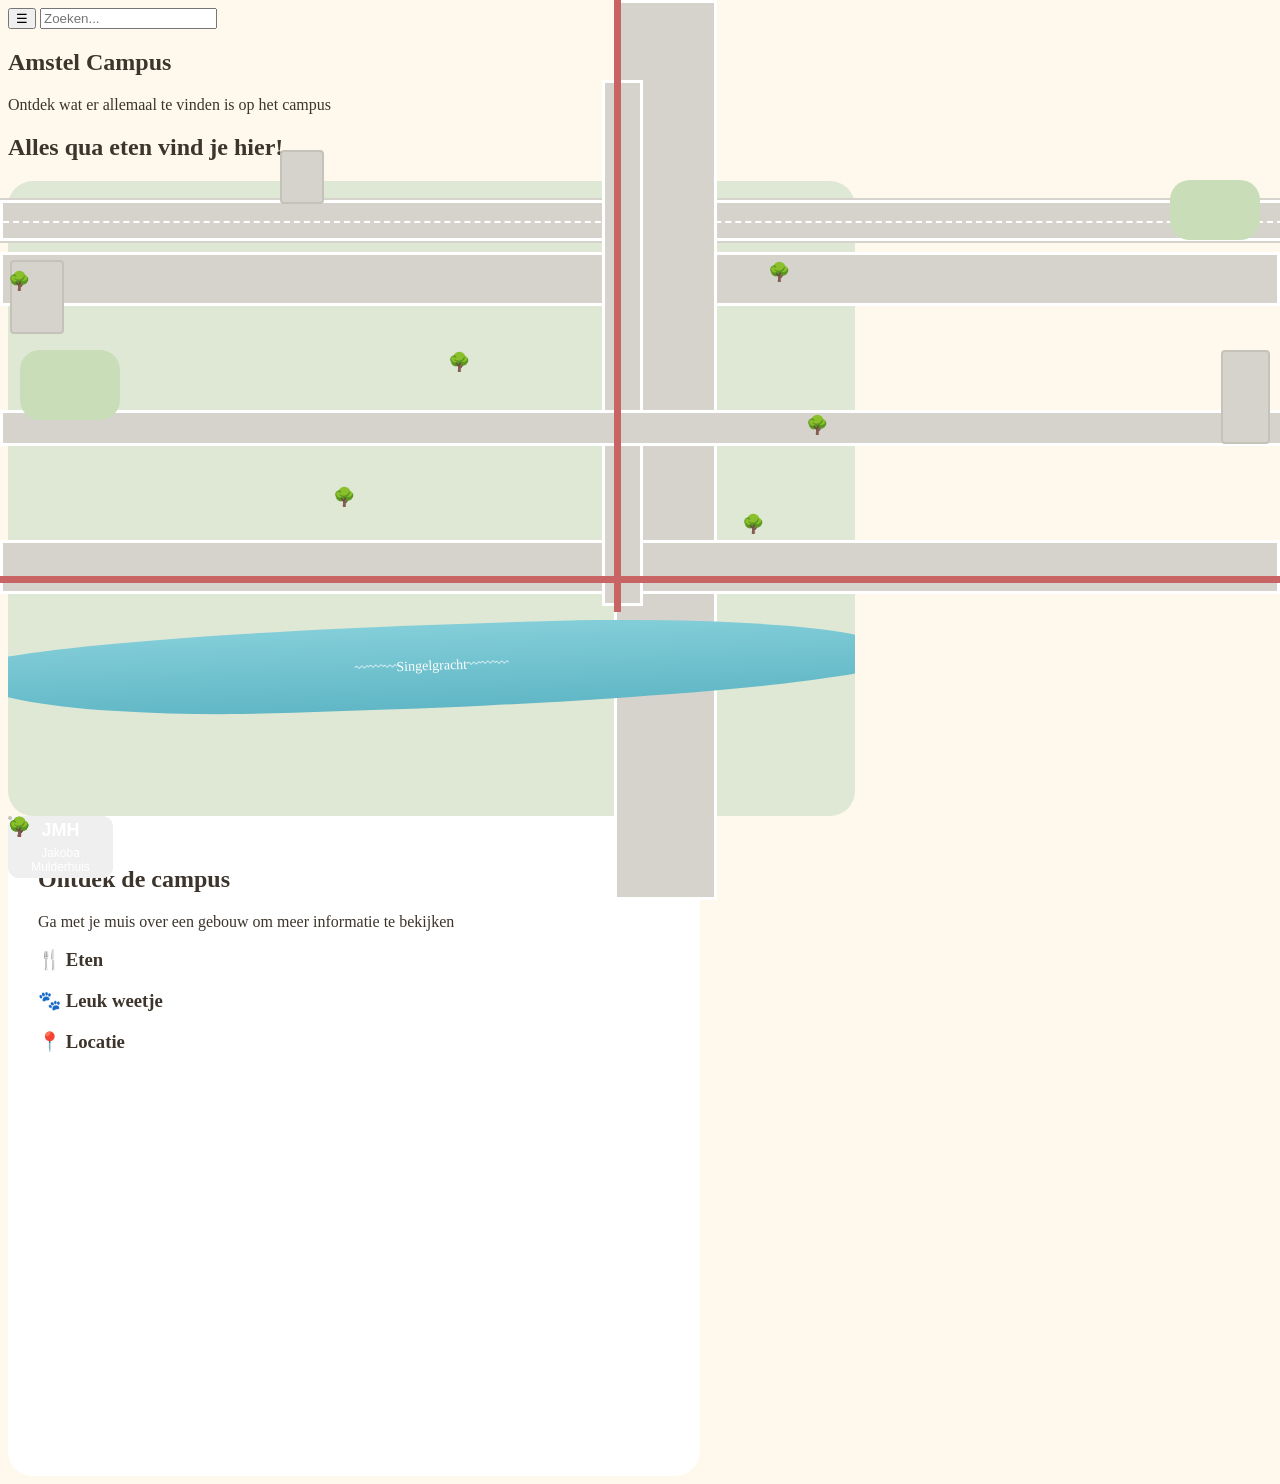
==== assets/Campus.html @ 3f6a494a "plattegrond update water aangepast en ook de wegen zijn uit de lijst" ====
<!DOCTYPE html>
<html lang="nl">

<head>
    <meta charset="UTF-8">
    <meta name="viewport" content="width=device-width, initial-scale=1.0">
    <title>Amstel Campus</title>
    <link rel="stylesheet" href="../styles/Campus.css">
</head>

<body>

<header class="bovenkant">

    <button class="menu-knop">☰</button>
    <input type="text" placeholder="Zoeken...">
  
</header>

<section class="intro">
    <h1>Amstel Campus</h1>
    <p>Ontdek wat er allemaal te vinden is op het campus</p>
</section>

<section class="eten">
    <h2>Alles qua eten vind je hier!</h2>

    <div class="eten-inhoud"></div>

    <div class="plattegrond">
        <div class="water">   
            <span>〰〰〰</span>
                Singelgracht
            <span>〰〰〰</span>
        </div>  
    </div>    
        

            <div class="weg-horizontaal"></div>
            <div class="weg-verticaal"></div>
            <div class="weg weg-1">
                <div class="weg-lijn"></div>
            </div>
            
            <div class="weg dwarsweg-boven"></div>
            <div class="weg hoofdweg"></div>
            <div class="weg kadeweg"></div>

            <div class="weg weg-2"></div>
            <div class="weg weg-3"></div>
            <div class="weg weg-4"></div>

            <div class="fietspad fietspad-1"></div>
            <div class="fietspad fietspad-2"></div>
        
            <div class="klein-gebouw klein-1"></div>
            <div class="klein-gebouw klein-2"></div>
            <div class="klein-gebouw klein-3"></div>
            <div class="klein-gebouw klein-4"></div>
            
            <div class="gras gras-1"></div>
            <div class="gras gras-2"></div>

            <span class="boom boom-1">🌳</span>
            <span class="boom boom-2">🌳</span>
            <span class="boom boom-3">🌳</span>
            <span class="boom boom-4">🌳</span>
            <span class="boom boom-5">🌳</span>
            <span class="boom boom-6">🌳</span>
            <span class="boom boom-7">🌳</span>
            <span class="boom boom-8">🌳</span>
            <span class="boom boom-9">🌳</span>
            <span class="boom boom-10">🌳</span>

            <button class="gebouw bph" data-building="bph">
                <strong>BPH</strong>
                <span>Benno Premselahuis</span>
            </button>

            <button class="gebouw kmh" data-building="kmh">
                <strong>KMH</strong>
                <span>Koetsier-Montaignehuis</span>
            </button>

            <button class="gebouw wbh" data-building="wbh">
                <strong>WBH</strong>
                <span>Wibauthuis</span>
            </button>

            <button class="gebouw ksh" data-building="ksh">
                <strong>KSH</strong>
                <span>Kohnstammhuis</span>
            </button>

            <button class="gebouw tth" data-building="tth">
                <strong>TTH</strong>
                <span>Theo Thijssenhuis</span>
            </button>

            <button class="gebouw mlh" data-building="mlh">
                <strong>MLH</strong>
                <span>Muller-lulofshuis</span>
            </button>

            <button class="gebouw jmh" data-building="jmh">
                <strong>JMH</strong>
                <span>Jakoba Mulderhuis</span>
            </button>
    </div>

    <div class="informatie" id="informatie">

        <h2>Ontdek de campus</h2>

        <p>
            Ga met je muis over een gebouw om meer informatie te bekijken
        </p>

        <h3>🍴 Eten</h3>
        <h3>🐾 Leuk weetje</h3>
        <h3>📍 Locatie</h3>

    </div>
    
</section>

<script src="../scripts/Campus.js"></script>

</body>

</html>
---- styles/Campus.css ----
body { 
    background-color: #fff8ed;
    color: #3d342b;
}

.eten-inhoud {
    display: flex;
    gap: 30px;
    align-items: flex-start;

    width: 95%;
    max-width: 1400px;

    margin: 0 auto;

}

.plattegrond { 
    position: relative;

    width: 67%;  
    aspect-ratio: 4 / 3; /*zorgt dat alles op zn plek blijft zitten ongeacht schermgrootte*/

    background-color: #dfe8d5;
    
    border-radius: 25px;
    overflow: hidden;
}


.informatie { 
    width: 35%;
    height: 600px;

}

.gebouw { 
    position: absolute;
    width: 105px;
    height: 62px;

    border: none;
    border-radius: 12px;

    color: white;
    cursor: pointer;
    transition: 0.3s;

    z-index: 6;
}

.studio-hva {
    width: 100px;
    height: 60px;

    border: none;
    border-radius: 15px;
}

.gebouw strong {
    display: block;
    font-size: 18px;
}

.gebouw span {
    display: block;
    font-size: 12px;
    margin-top: 5px;
}

/*
.bph {
    top: 52%;
    left: 39%;
    background-color: #e9874a;
}

.kmh {
    top: 27%;
    left: 7%;
    background-color: #e9b949;
}

.wbh { 
    top: 30%;
    left: 15%;
    background-color: #6fa36b;
}

.tth {
    left: 39%;
    top: 39%;
    background-color: #c27ba0;
}

.ksh {
    left: 68%;
    top: 35%;
    background-color: #6f9ed6;
}

.mlh {
    left: 15%;
    top: 10%;
    background-color: #d46a6a; 
}

.jmh {
    left: 15%;
    top: 38%;
    background-color: #8c6bb1;

}
*/

.gebouw:hover { 
    transform: scale(1.08);
    z-index: 10;
}

.informatie {
    width: 50%;
    background-color: white;
    padding: 30px;
    border-radius: 25px;
    min-height: 500px;
}

.gras { 
    position: absolute;
    background-color: #c8ddb8;
    border-radius: 20px;
    z-index: 1;
}


.gras-1 {
    left: 20px;
    top: 350px;

    width: 100px;
    height: 70px;
}

.gras-2 {
    right: 20px;
    top: 180px;

    width: 90px;
    height: 60px;
}

.boom { 
    position: absolute;
    font-size: 18px;

    z-index: 4;
}

.boom-1 {
    left: ;
    top: 30%;
}

.boom-2 {
    left: 35%;
    top: 39%;
}

.boom-3 {
    left: 60%;
    top: 29%;
}

.boom-4 {
    left: 63%;
    top: 46%;
}

.boom-5 {
    left: 26%;
    top: 54%;
}

.boom-6 {
    left: 58%;
    top: 57%;
}
.water { 
    position: absolute;

    top: 70%;
    left: -5%;

    width: 110%;
    height: 13%;

    background: linear-gradient(#83ced9, #61b7c6);

    border-radius: 50% 40% 55% 35% / 35% 55% 40% 60%;

    transform: rotate(-2deg);

    display: flex;
    justify-content: center;
    align-items: center;

    color: white;
    font-size: 14px;

    padding: 0;

    z-index: 3;
}

.weg-horizontaal { 
    position: absolute;

    left: 0;
    top: 22%;

    width: 100%;
    height: 5%;

    background-color: #d6d3cd;
}

.weg-verticaal {
    position: absolute;

    top: 80px;
    left: 48%;

    width: 40px;
    height: 520px;

    background-color: #d6d3cd;
}

.gebouw {
    z-index: 3;
}

.water {
    z-index: 2;
}

.hoofdweg {
    position: absolute;

    left: 48%;
    top: 0;

    width: 8%;
    height: 100%;

    background-color: #cbc9c2;

    border-left: 3px solid white;
    border-right: 3px solid white;

    box-sizing: border-box;

    z-index: 2;
}

.dwarsweg-boven {
    position: absolute;

    left: 0;
    top: 28%;

    width: 100%;
    height: 6%;

    background-color: #cbc9c2;

    border-top: 3px solid white;
    border-bottom: 3px solid white;

    box-sizing: border-box;

    z-index: 2;
}

.kadeweg {
    position: absolute;

    left: 0;
    top: 60%;

    width: 100%;
    height: 6%;

    background-color: #cbc9c2;

    border-top: 3px solid white;
    border-bottom: 3px solid white;

    box-sizing: border-box;

    z-index: 2;
}


.weg-horizontaal,
.weg-verticaal {
    z-index: 1;
}

.weg {
    position: absolute;
    background-color: #d6d3cd;
    border: 3px solid white;
    z-index: 1;
}

.weg-1 {
    left: 0;
    top: 200px;

    width: 100%;
    height: 35px;
}

.weg-2 {
    left: 47%;
    top: 80px;

    width: 35px;
    height: 520px;
}

.weg-3 {
    left: 0;
    top: 410px;

    width: 100%;
    height: 30px;
}

.weg-lijn { 
    position: absolute;
    top: 50%;
    left: 0;
    width: 100%;
    border-top: 2px dashed white;
}

.fietspad {
    position: absolute;

    background-color: #c86464;

    z-index: 2;
}

.fietspad-1 {
    position: absolute;
    left: 48%;
    top: 0;

    width: 7px;
    height: 68%;
    background-color: #c86464;

    z-index: 3;
}

.fietspad-2 {
    position: absolute;
    left: 0;
    top: 64%;

    width: 100%;
    height: 7px;
    background-color: #c86464;

    z-index: 3;
}

.klein-gebouw {
    position: absolute;

    background-color: #d5d3cc;

    border: 2px solid #c5c2ba;

    border-radius: 4px;

    z-index: 4;
}

.klein-1 {
    left: 10px;
    top: 260px;

    width: 50px;
    height: 70px;
}

.klein-2 {
    right: 10px;
    top: 350px;

    width: 45px;
    height: 90px;
}

.klein-3 {
    left: 280px;
    top: 150px;

    width: 40px;
    height: 50px;
}
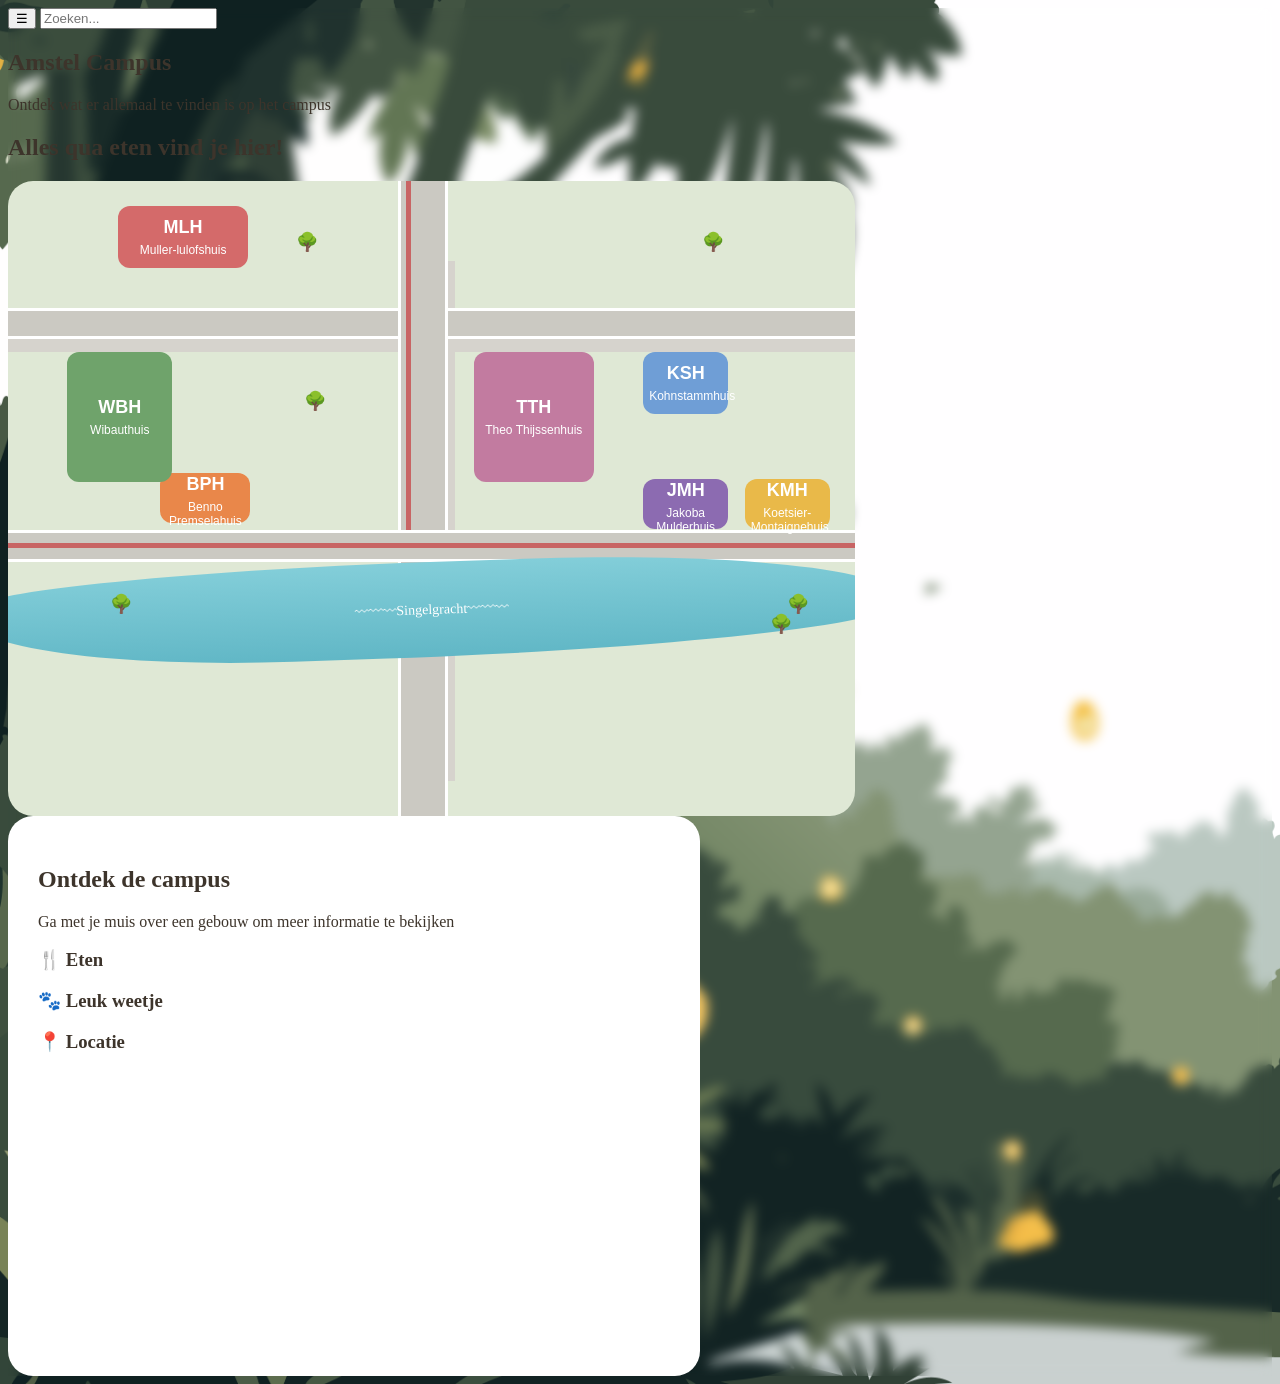
==== commit 6602490a: "plattegrond aanpassingen gebouwen op soort van de goeie plek neergezet. wegen verbeterd maar nog nie" ====
--- a/assets/Campus.html
+++ b/assets/Campus.html
@@ -32,10 +32,8 @@
             <span>〰〰〰</span>
                 Singelgracht
             <span>〰〰〰</span>
-        </div>  
-    </div>    
+        </div>    
         
-
             <div class="weg-horizontaal"></div>
             <div class="weg-verticaal"></div>
             <div class="weg weg-1">
@@ -52,14 +50,6 @@
 
             <div class="fietspad fietspad-1"></div>
             <div class="fietspad fietspad-2"></div>
-        
-            <div class="klein-gebouw klein-1"></div>
-            <div class="klein-gebouw klein-2"></div>
-            <div class="klein-gebouw klein-3"></div>
-            <div class="klein-gebouw klein-4"></div>
-            
-            <div class="gras gras-1"></div>
-            <div class="gras gras-2"></div>
 
             <span class="boom boom-1">🌳</span>
             <span class="boom boom-2">🌳</span>
@@ -67,10 +57,6 @@
             <span class="boom boom-4">🌳</span>
             <span class="boom boom-5">🌳</span>
             <span class="boom boom-6">🌳</span>
-            <span class="boom boom-7">🌳</span>
-            <span class="boom boom-8">🌳</span>
-            <span class="boom boom-9">🌳</span>
-            <span class="boom boom-10">🌳</span>
 
             <button class="gebouw bph" data-building="bph">
                 <strong>BPH</strong>
--- a/styles/Campus.css
+++ b/styles/Campus.css
@@ -1,5 +1,9 @@
 body { 
-    background-color: #fff8ed;
+
+    background-image: url("../assets/greensquadpage.png"); 
+    background-size: cover;
+    backdrop-filter: blur(6px);
+    
     color: #3d342b;
 }
 
@@ -30,8 +34,10 @@
 
 .informatie { 
     width: 35%;
-    height: 600px;
-
+    background-color: white;
+    padding: 30px;
+    border-radius: 25px;
+    min-width: 400px;
 }
 
 .gebouw { 
@@ -47,14 +53,6 @@
     transition: 0.3s;
 
     z-index: 6;
-}
-
-.studio-hva {
-    width: 100px;
-    height: 60px;
-
-    border: none;
-    border-radius: 15px;
 }
 
 .gebouw strong {
@@ -68,50 +66,60 @@
     margin-top: 5px;
 }
 
-/*
 .bph {
-    top: 52%;
-    left: 39%;
+    top: 46%;
+    left: 18%;
+    width: 90px;
+    height: 50px;
     background-color: #e9874a;
 }
 
 .kmh {
+    top: 47%;
+    left: 87%;
+    width: 85px;
+    height: 50px;
+    background-color: #e9b949;
+}
+
+.wbh { 
     top: 27%;
     left: 7%;
-    background-color: #e9b949;
-}
-
-.wbh { 
-    top: 30%;
-    left: 15%;
+    height: 130px;
     background-color: #6fa36b;
 }
 
 .tth {
-    left: 39%;
-    top: 39%;
+    left: 55%;
+    top: 27%;
+    width: 120px;
+    height: 130px;
     background-color: #c27ba0;
 }
 
 .ksh {
-    left: 68%;
-    top: 35%;
+    left: 75%;
+    top: 27%;
+    width: 85px;
     background-color: #6f9ed6;
 }
 
 .mlh {
-    left: 15%;
-    top: 10%;
+    left: 13%;
+    top: 4%;
+    width: 130px;
     background-color: #d46a6a; 
 }
 
 .jmh {
-    left: 15%;
-    top: 38%;
+    left: 75%;
+    top: 47%;
+    width: 85px;
+    height: 50px;
     background-color: #8c6bb1;
 
 }
-*/
+
 
 .gebouw:hover { 
     transform: scale(1.08);
@@ -135,16 +143,16 @@
 
 
 .gras-1 {
-    left: 20px;
-    top: 350px;
-
-    width: 100px;
-    height: 70px;
+    left: 62%;
+    top: 6%;
+
+    width: 12%;
+    height: 10%;
 }
 
 .gras-2 {
-    right: 20px;
-    top: 180px;
+    left: 30%;
+    top: 76%;
 
     width: 90px;
     height: 60px;
@@ -158,42 +166,42 @@
 }
 
 .boom-1 {
-    left: ;
-    top: 30%;
+    left: 34%;
+    top: 8%;
 }
 
 .boom-2 {
+    left: 82%;
+    top: 8%;
+}
+
+.boom-3 {
     left: 35%;
-    top: 39%;
-}
-
-.boom-3 {
-    left: 60%;
-    top: 29%;
+    top: 33%;
 }
 
 .boom-4 {
-    left: 63%;
-    top: 46%;
+    left: 92%;
+    top: 65%;
 }
 
 .boom-5 {
-    left: 26%;
-    top: 54%;
+    left: 12%;
+    top: 65%;
 }
 
 .boom-6 {
-    left: 58%;
-    top: 57%;
+    left: 90%;
+    top: 68%;
 }
 .water { 
     position: absolute;
 
-    top: 70%;
+    top: 60%;
     left: -5%;
 
     width: 110%;
-    height: 13%;
+    height: 15%;
 
     background: linear-gradient(#83ced9, #61b7c6);
 
@@ -242,16 +250,14 @@
 }
 
 .water {
-    z-index: 2;
+    z-index: 3;
 }
 
 .hoofdweg {
-    position: absolute;
-
-    left: 48%;
+    left: 46%;
     top: 0;
 
-    width: 8%;
+    width: 6%;
     height: 100%;
 
     background-color: #cbc9c2;
@@ -259,47 +265,28 @@
     border-left: 3px solid white;
     border-right: 3px solid white;
 
-    box-sizing: border-box;
-
-    z-index: 2;
 }
 
 .dwarsweg-boven {
-    position: absolute;
-
-    left: 0;
-    top: 28%;
-
-    width: 100%;
-    height: 6%;
-
-    background-color: #cbc9c2;
+    left: 0;
+    top: 20%;
+
+    width: 100%;
+    height: 5%;
 
     border-top: 3px solid white;
     border-bottom: 3px solid white;
-
-    box-sizing: border-box;
-
-    z-index: 2;
 }
 
 .kadeweg {
-    position: absolute;
-
-    left: 0;
-    top: 60%;
-
-    width: 100%;
-    height: 6%;
-
-    background-color: #cbc9c2;
+    left: 0;
+    top: 55%;
+
+    width: 100%;
+    height: 5%;
 
     border-top: 3px solid white;
     border-bottom: 3px solid white;
-
-    box-sizing: border-box;
-
-    z-index: 2;
 }
 
 
@@ -310,108 +297,43 @@
 
 .weg {
     position: absolute;
-    background-color: #d6d3cd;
-    border: 3px solid white;
-    z-index: 1;
-}
-
-.weg-1 {
-    left: 0;
-    top: 200px;
-
-    width: 100%;
-    height: 35px;
-}
-
-.weg-2 {
+    background-color: #cbc9c2;
+    box-sizing: border-box;
+    z-index: 2;
+}
+
+.weg-lijn { 
+    position: absolute;
+    top: 50%;
+    left: 0;
+    width: 100%;
+    border-top: 2px dashed white;
+}
+
+.fietspad {
+    position: absolute;
+
+    background-color: #c86464;
+
+    z-index: 3;
+}
+
+.fietspad-1 {
     left: 47%;
-    top: 80px;
-
-    width: 35px;
-    height: 520px;
-}
-
-.weg-3 {
-    left: 0;
-    top: 410px;
-
-    width: 100%;
-    height: 30px;
-}
-
-.weg-lijn { 
-    position: absolute;
-    top: 50%;
-    left: 0;
-    width: 100%;
-    border-top: 2px dashed white;
-}
-
-.fietspad {
-    position: absolute;
-
+    top: 0;
+
+    width: 5px;
+    height: 55%;
     background-color: #c86464;
-
-    z-index: 2;
-}
-
-.fietspad-1 {
-    position: absolute;
-    left: 48%;
-    top: 0;
-
-    width: 7px;
-    height: 68%;
+}
+
+.fietspad-2 {
+    left: 0;
+    top: 57%;
+
+    width: 100%;
+    height: 5px;
     background-color: #c86464;
-
-    z-index: 3;
-}
-
-.fietspad-2 {
-    position: absolute;
-    left: 0;
-    top: 64%;
-
-    width: 100%;
-    height: 7px;
-    background-color: #c86464;
-
-    z-index: 3;
-}
-
-.klein-gebouw {
-    position: absolute;
-
-    background-color: #d5d3cc;
-
-    border: 2px solid #c5c2ba;
-
-    border-radius: 4px;
-
-    z-index: 4;
-}
-
-.klein-1 {
-    left: 10px;
-    top: 260px;
-
-    width: 50px;
-    height: 70px;
-}
-
-.klein-2 {
-    right: 10px;
-    top: 350px;
-
-    width: 45px;
-    height: 90px;
-}
-
-.klein-3 {
-    left: 280px;
-    top: 150px;
-
-    width: 40px;
-    height: 50px;
-}
-
+}
+
+
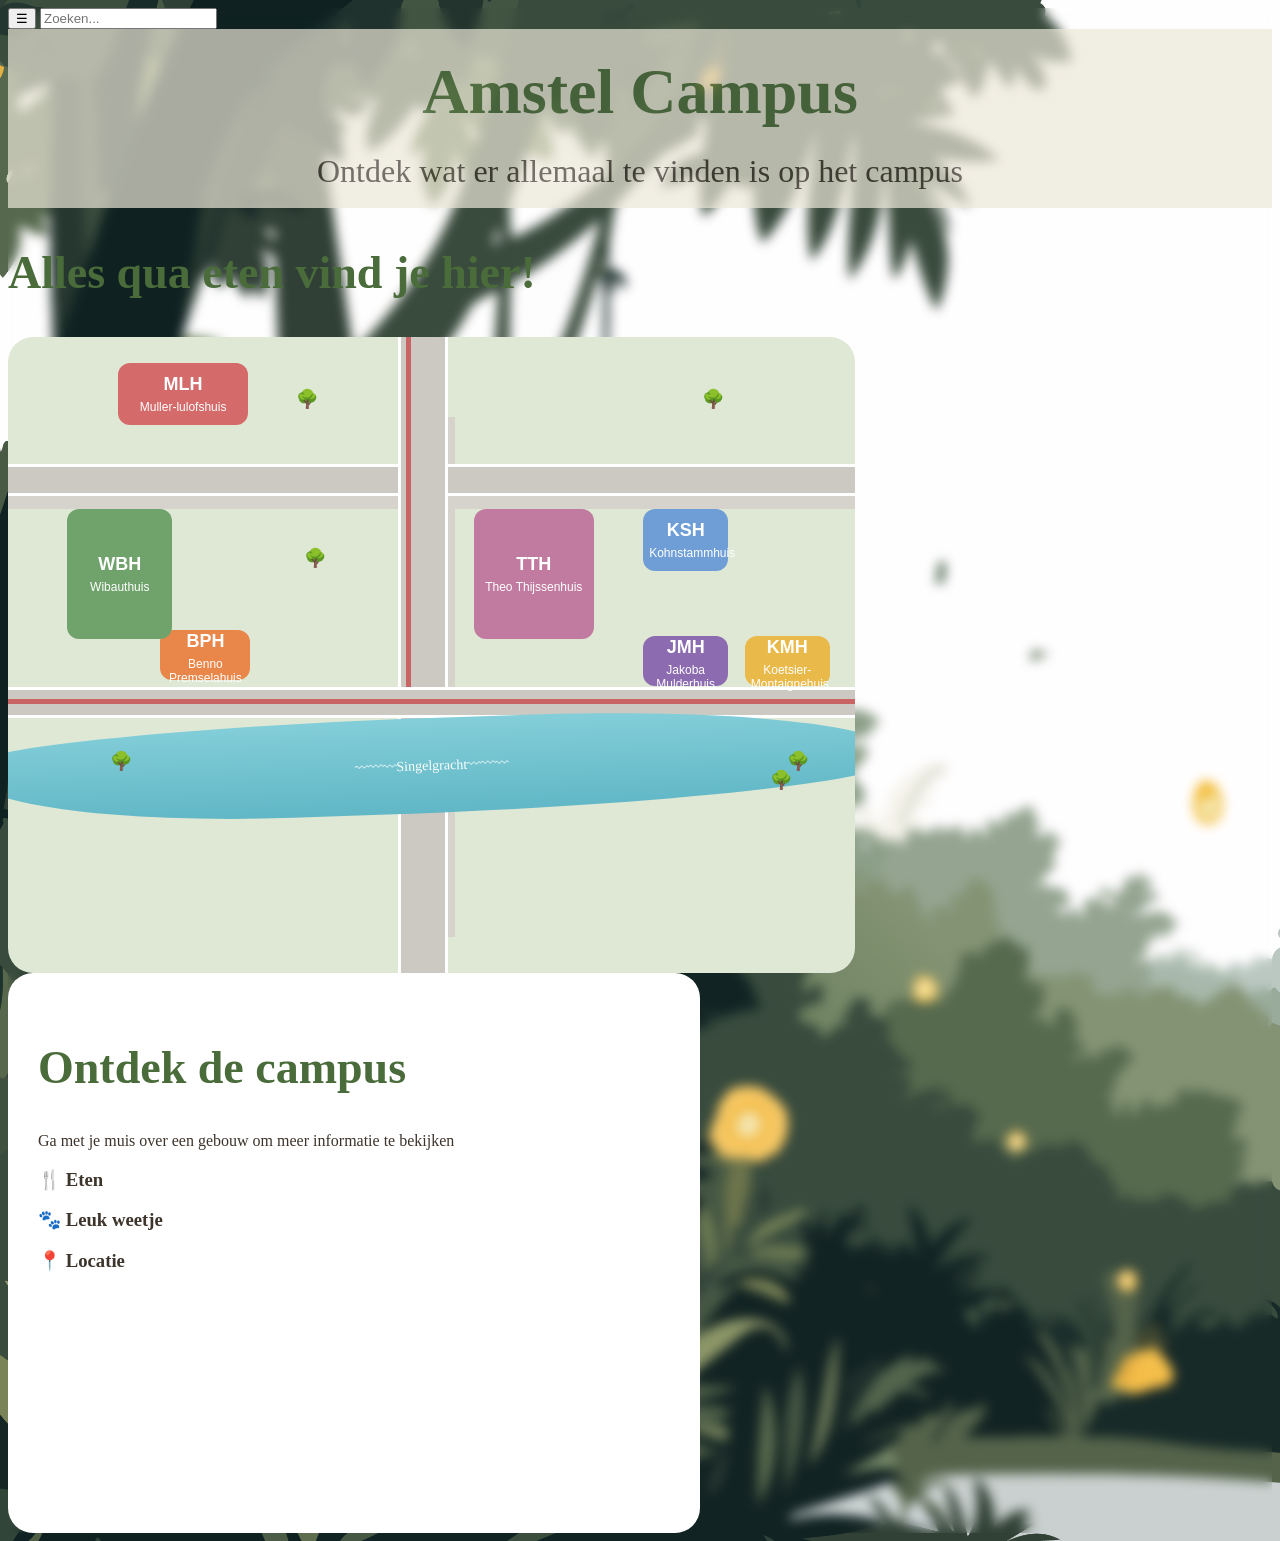
==== commit abb84c0e: "added new class to intro for better customization added intro-tekst clas to change it individually" ====
--- a/assets/Campus.html
+++ b/assets/Campus.html
@@ -19,7 +19,7 @@
 
 <section class="intro">
     <h1>Amstel Campus</h1>
-    <p>Ontdek wat er allemaal te vinden is op het campus</p>
+    <p class="intro-tekst">Ontdek wat er allemaal te vinden is op het campus</p>
 </section>
 
 <section class="eten">
@@ -28,71 +28,71 @@
     <div class="eten-inhoud"></div>
 
     <div class="plattegrond">
-        <div class="water">   
-            <span>〰〰〰</span>
-                Singelgracht
-            <span>〰〰〰</span>
-        </div>    
-        
-            <div class="weg-horizontaal"></div>
-            <div class="weg-verticaal"></div>
-            <div class="weg weg-1">
-                <div class="weg-lijn"></div>
-            </div>
+            <div class="water">   
+                <span>〰〰〰</span>
+                    Singelgracht
+                <span>〰〰〰</span>
+            </div>    
             
-            <div class="weg dwarsweg-boven"></div>
-            <div class="weg hoofdweg"></div>
-            <div class="weg kadeweg"></div>
+                <div class="weg-horizontaal"></div>
+                <div class="weg-verticaal"></div>
+                <div class="weg weg-1">
+                    <div class="weg-lijn"></div>
+                </div>
+                
+                <div class="weg dwarsweg-boven"></div>
+                <div class="weg hoofdweg"></div>
+                <div class="weg kadeweg"></div>
 
-            <div class="weg weg-2"></div>
-            <div class="weg weg-3"></div>
-            <div class="weg weg-4"></div>
+                <div class="weg weg-2"></div>
+                <div class="weg weg-3"></div>
+                <div class="weg weg-4"></div>
 
-            <div class="fietspad fietspad-1"></div>
-            <div class="fietspad fietspad-2"></div>
+                <div class="fietspad fietspad-1"></div>
+                <div class="fietspad fietspad-2"></div>
 
-            <span class="boom boom-1">🌳</span>
-            <span class="boom boom-2">🌳</span>
-            <span class="boom boom-3">🌳</span>
-            <span class="boom boom-4">🌳</span>
-            <span class="boom boom-5">🌳</span>
-            <span class="boom boom-6">🌳</span>
+                <span class="boom boom-1">🌳</span>
+                <span class="boom boom-2">🌳</span>
+                <span class="boom boom-3">🌳</span>
+                <span class="boom boom-4">🌳</span>
+                <span class="boom boom-5">🌳</span>
+                <span class="boom boom-6">🌳</span>
 
-            <button class="gebouw bph" data-building="bph">
-                <strong>BPH</strong>
-                <span>Benno Premselahuis</span>
-            </button>
+                <button class="gebouw bph" data-building="bph">
+                    <strong>BPH</strong>
+                    <span>Benno Premselahuis</span>
+                </button>
 
-            <button class="gebouw kmh" data-building="kmh">
-                <strong>KMH</strong>
-                <span>Koetsier-Montaignehuis</span>
-            </button>
+                <button class="gebouw kmh" data-building="kmh">
+                    <strong>KMH</strong>
+                    <span>Koetsier-Montaignehuis</span>
+                </button>
 
-            <button class="gebouw wbh" data-building="wbh">
-                <strong>WBH</strong>
-                <span>Wibauthuis</span>
-            </button>
+                <button class="gebouw wbh" data-building="wbh">
+                    <strong>WBH</strong>
+                    <span>Wibauthuis</span>
+                </button>
 
-            <button class="gebouw ksh" data-building="ksh">
-                <strong>KSH</strong>
-                <span>Kohnstammhuis</span>
-            </button>
+                <button class="gebouw ksh" data-building="ksh">
+                    <strong>KSH</strong>
+                    <span>Kohnstammhuis</span>
+                </button>
 
-            <button class="gebouw tth" data-building="tth">
-                <strong>TTH</strong>
-                <span>Theo Thijssenhuis</span>
-            </button>
+                <button class="gebouw tth" data-building="tth">
+                    <strong>TTH</strong>
+                    <span>Theo Thijssenhuis</span>
+                </button>
 
-            <button class="gebouw mlh" data-building="mlh">
-                <strong>MLH</strong>
-                <span>Muller-lulofshuis</span>
-            </button>
+                <button class="gebouw mlh" data-building="mlh">
+                    <strong>MLH</strong>
+                    <span>Muller-lulofshuis</span>
+                </button>
 
-            <button class="gebouw jmh" data-building="jmh">
-                <strong>JMH</strong>
-                <span>Jakoba Mulderhuis</span>
-            </button>
-    </div>
+                <button class="gebouw jmh" data-building="jmh">
+                    <strong>JMH</strong>
+                    <span>Jakoba Mulderhuis</span>
+                </button>
+        </div>
 
     <div class="informatie" id="informatie">
 
--- a/styles/Campus.css
+++ b/styles/Campus.css
@@ -1,11 +1,60 @@
 body { 
+    font-family: 'Maven pro';
 
     background-image: url("../assets/greensquadpage.png"); 
     background-size: cover;
     backdrop-filter: blur(6px);
     
+    
     color: #3d342b;
 }
+
+
+
+.intro {
+
+    padding: 10px;
+    
+    background: #ece7d8;
+    opacity: 70%;
+    margin: 0px;
+
+    display: flex;
+    flex-direction: column;
+    align-items: center;
+
+
+}
+
+.intro-tekst {
+    margin-block-start: 0.25em;
+    margin-block-end: 0.25em;
+
+
+    display: flex;
+
+    font-size: 32px;
+    border: none;
+}
+
+h1 {
+
+    margin-block-start: 0.25em;
+    margin-block-end: 0.25em;
+
+    display: flex;
+
+    font-size: 64px;
+    color: #4a6b3a;
+    border: none;
+
+}
+
+h2 {
+    font-size: 46px;
+    color: #4a6b3a;
+}
+
 
 .eten-inhoud {
     display: flex;
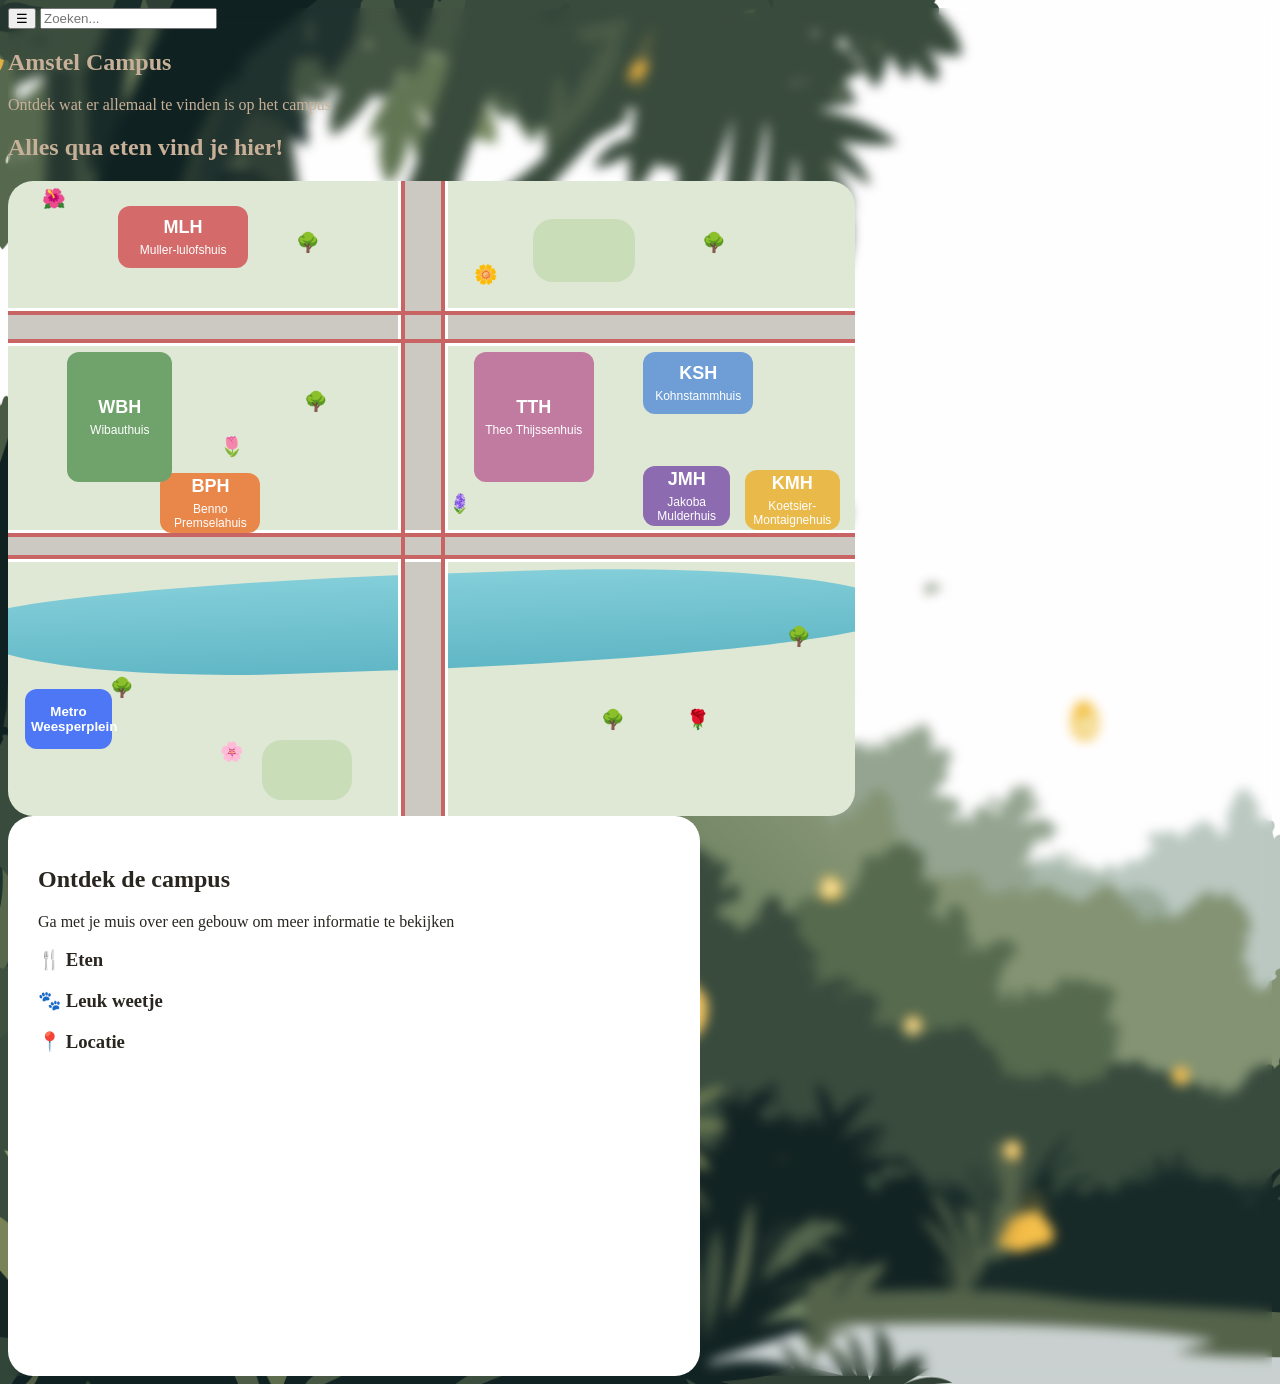
==== commit fc496975: "plattegrond layout af alles staat nu op de goeie plek, wel alleen nog met full screen." ====
--- a/assets/Campus.html
+++ b/assets/Campus.html
@@ -19,7 +19,7 @@
 
 <section class="intro">
     <h1>Amstel Campus</h1>
-    <p class="intro-tekst">Ontdek wat er allemaal te vinden is op het campus</p>
+    <p>Ontdek wat er allemaal te vinden is op het campus</p>
 </section>
 
 <section class="eten">
@@ -28,71 +28,87 @@
     <div class="eten-inhoud"></div>
 
     <div class="plattegrond">
-            <div class="water">   
-                <span>〰〰〰</span>
-                    Singelgracht
-                <span>〰〰〰</span>
-            </div>    
+        <div class="water"></div>    
+        
+            <div class="weg weg-1">
+                <div class="weg-lijn"></div>
+            </div>
             
-                <div class="weg-horizontaal"></div>
-                <div class="weg-verticaal"></div>
-                <div class="weg weg-1">
-                    <div class="weg-lijn"></div>
-                </div>
-                
-                <div class="weg dwarsweg-boven"></div>
-                <div class="weg hoofdweg"></div>
-                <div class="weg kadeweg"></div>
+            <div class="weg dwarsweg-boven"></div>
+            <div class="weg hoofdweg"></div>
+            <div class="weg kadeweg"></div>
 
-                <div class="weg weg-2"></div>
-                <div class="weg weg-3"></div>
-                <div class="weg weg-4"></div>
+            <div class="weg weg-2"></div>
+            <div class="weg weg-3"></div>
+            <div class="weg weg-4"></div>
 
-                <div class="fietspad fietspad-1"></div>
-                <div class="fietspad fietspad-2"></div>
+            <div class="fietspad fietspad-1"></div>
+            <div class="fietspad fietspad-2"></div>
+            <div class="fietspad fietspad-3"></div>
+            <div class="fietspad fietspad-4"></div>
+            <div class="fietspad fietspad-5"></div>
+            <div class="fietspad fietspad-6"></div>
 
-                <span class="boom boom-1">🌳</span>
-                <span class="boom boom-2">🌳</span>
-                <span class="boom boom-3">🌳</span>
-                <span class="boom boom-4">🌳</span>
-                <span class="boom boom-5">🌳</span>
-                <span class="boom boom-6">🌳</span>
+            <div class="gras gras"></div>
+            <div class="gras gras-1"></div>
+            <div class="gras gras-2"></div>
 
-                <button class="gebouw bph" data-building="bph">
-                    <strong>BPH</strong>
-                    <span>Benno Premselahuis</span>
-                </button>
+            <span class="bloem bloem-1">🌸</span>
+            <span class="bloem bloem-2">🌺</span>
+            <span class="bloem bloem-3">🌼</span>
+            <span class="bloem bloem-4">🪻</span>
+            <span class="bloem bloem-5">🌹</span>
+            <span class="bloem bloem-6">🌷</span>
+            
 
-                <button class="gebouw kmh" data-building="kmh">
-                    <strong>KMH</strong>
-                    <span>Koetsier-Montaignehuis</span>
-                </button>
+            <span class="boom boom-1">🌳</span>
+            <span class="boom boom-2">🌳</span>
+            <span class="boom boom-3">🌳</span>
+            <span class="boom boom-4">🌳</span>
+            <span class="boom boom-5">🌳</span>
+            <span class="boom boom-6">🌳</span>
 
-                <button class="gebouw wbh" data-building="wbh">
-                    <strong>WBH</strong>
-                    <span>Wibauthuis</span>
-                </button>
+            <button class="gebouw bph" data-building="bph">
+                <strong>BPH</strong>
+                <span>Benno Premselahuis</span>
+            </button>
 
-                <button class="gebouw ksh" data-building="ksh">
-                    <strong>KSH</strong>
-                    <span>Kohnstammhuis</span>
-                </button>
+            <button class="gebouw kmh" data-building="kmh">
+                <strong>KMH</strong>
+                <span>Koetsier-Montaignehuis</span>
+            </button>
 
-                <button class="gebouw tth" data-building="tth">
-                    <strong>TTH</strong>
-                    <span>Theo Thijssenhuis</span>
-                </button>
+            <button class="gebouw wbh" data-building="wbh">
+                <strong>WBH</strong>
+                <span>Wibauthuis</span>
+            </button>
 
-                <button class="gebouw mlh" data-building="mlh">
-                    <strong>MLH</strong>
-                    <span>Muller-lulofshuis</span>
-                </button>
+            <button class="gebouw ksh" data-building="ksh">
+                <strong>KSH</strong>
+                <span>Kohnstammhuis</span>
+            </button>
 
-                <button class="gebouw jmh" data-building="jmh">
-                    <strong>JMH</strong>
-                    <span>Jakoba Mulderhuis</span>
-                </button>
-        </div>
+            <button class="gebouw tth" data-building="tth">
+                <strong>TTH</strong>
+                <span>Theo Thijssenhuis</span>
+            </button>
+
+            <button class="gebouw mlh" data-building="mlh">
+                <strong>MLH</strong>
+                <span>Muller-lulofshuis</span>
+            </button>
+
+            <button class="gebouw jmh" data-building="jmh">
+                <strong>JMH</strong>
+                <span>Jakoba Mulderhuis</span>
+            </button>
+
+            <button class="metro-station-weesperplein">
+                <strong>Metro Weesperplein</strong>
+            </button>
+    </div>
+
+    
 
     <div class="informatie" id="informatie">
 
--- a/styles/Campus.css
+++ b/styles/Campus.css
@@ -1,60 +1,11 @@
 body { 
-    font-family: 'Maven pro';
 
     background-image: url("../assets/greensquadpage.png"); 
     background-size: cover;
     backdrop-filter: blur(6px);
     
-    
-    color: #3d342b;
-}
-
-
-
-.intro {
-
-    padding: 10px;
-    
-    background: #ece7d8;
-    opacity: 70%;
-    margin: 0px;
-
-    display: flex;
-    flex-direction: column;
-    align-items: center;
-
-
-}
-
-.intro-tekst {
-    margin-block-start: 0.25em;
-    margin-block-end: 0.25em;
-
-
-    display: flex;
-
-    font-size: 32px;
-    border: none;
-}
-
-h1 {
-
-    margin-block-start: 0.25em;
-    margin-block-end: 0.25em;
-
-    display: flex;
-
-    font-size: 64px;
-    color: #4a6b3a;
-    border: none;
-
-}
-
-h2 {
-    font-size: 46px;
-    color: #4a6b3a;
-}
-
+    color: #c8b098;
+}
 
 .eten-inhoud {
     display: flex;
@@ -87,6 +38,8 @@
     padding: 30px;
     border-radius: 25px;
     min-width: 400px;
+
+    color: #29251f;
 }
 
 .gebouw { 
@@ -118,16 +71,16 @@
 .bph {
     top: 46%;
     left: 18%;
-    width: 90px;
-    height: 50px;
+    width: 100px;
+    height: 60px;
     background-color: #e9874a;
 }
 
 .kmh {
-    top: 47%;
+    top: 45.5%;
     left: 87%;
-    width: 85px;
-    height: 50px;
+    width: 95px;
+    height: 60px;
     background-color: #e9b949;
 }
 
@@ -149,7 +102,7 @@
 .ksh {
     left: 75%;
     top: 27%;
-    width: 85px;
+    width: 110px;
     background-color: #6f9ed6;
 }
 
@@ -162,12 +115,37 @@
 
 .jmh {
     left: 75%;
-    top: 47%;
-    width: 85px;
-    height: 50px;
+    top: 45%;
+    width: 87px;
+    height: 60px;
     background-color: #8c6bb1;
-
-}
+}
+
+.metro-station-weesperplein {
+    position: absolute;
+    width: 105px;
+    height: 62px;
+
+    border: none;
+    border-radius: 12px;
+
+    color: white;
+    cursor: pointer;
+    transition: 0.3s;
+
+    z-index: 6;
+}
+
+
+.metro-station-weesperplein {
+    left: 2%;
+    top: 80%;
+    width: 87px;
+    height: 60px;
+    background-color: #4e77f5;
+
+}
+
 
 
 .gebouw:hover { 
@@ -201,7 +179,7 @@
 
 .gras-2 {
     left: 30%;
-    top: 76%;
+    top: 88%;
 
     width: 90px;
     height: 60px;
@@ -209,7 +187,7 @@
 
 .boom { 
     position: absolute;
-    font-size: 18px;
+    font-size: 19px;
 
     z-index: 4;
 }
@@ -231,22 +209,61 @@
 
 .boom-4 {
     left: 92%;
-    top: 65%;
+    top: 70%;
 }
 
 .boom-5 {
     left: 12%;
-    top: 65%;
+    top: 78%;
 }
 
 .boom-6 {
-    left: 90%;
-    top: 68%;
-}
+    left: 70%;
+    top: 83%;
+}
+
+.bloem {
+     position: absolute;
+    font-size: 19px;
+
+    z-index: 4;
+
+}
+
+.bloem-1 { 
+     left: 25%;
+    top: 88%;
+}
+
+.bloem-2 { 
+     left: 4%;
+    top: 1%;
+}
+
+.bloem-3 { 
+     left: 55%;
+    top: 13%;
+}
+
+.bloem-4 { 
+     left: 52%;
+    top: 49%;
+}
+
+.bloem-5 { 
+     left: 80%;
+    top: 83%;
+}
+
+.bloem-6 { 
+     left: 25%;
+    top: 40%;
+}
+
 .water { 
     position: absolute;
 
-    top: 60%;
+    top: 62%;
     left: -5%;
 
     width: 110%;
@@ -267,7 +284,7 @@
 
     padding: 0;
 
-    z-index: 3;
+    z-index: 2;
 }
 
 .weg-horizontaal { 
@@ -299,7 +316,7 @@
 }
 
 .water {
-    z-index: 3;
+    z-index: 2;
 }
 
 .hoofdweg {
@@ -321,7 +338,7 @@
     top: 20%;
 
     width: 100%;
-    height: 5%;
+    height: 6%;
 
     border-top: 3px solid white;
     border-bottom: 3px solid white;
@@ -338,12 +355,6 @@
     border-bottom: 3px solid white;
 }
 
-
-.weg-horizontaal,
-.weg-verticaal {
-    z-index: 1;
-}
-
 .weg {
     position: absolute;
     background-color: #cbc9c2;
@@ -364,25 +375,59 @@
 
     background-color: #c86464;
 
-    z-index: 3;
+    z-index: 2;
 }
 
 .fietspad-1 {
-    left: 47%;
+    left: 46.4%;
     top: 0;
 
-    width: 5px;
-    height: 55%;
-    background-color: #c86464;
+    width: 4px;
+    height: 100%;
+    background-color: #c86464;
+
+    z-index: 2;
 }
 
 .fietspad-2 {
     left: 0;
-    top: 57%;
-
-    width: 100%;
-    height: 5px;
-    background-color: #c86464;
-}
-
-
+    top: 58.93%;
+
+    width: 100%;
+    height: 4px;
+    background-color: #c86464;
+}
+
+.fietspad-3 {
+    right: 0;
+    top: 20.47%;
+
+    width: 100%;
+    height: 4px;
+    background-color: #c86464;
+}
+
+.fietspad-4 {
+    top: 55.5%;
+
+    width: 100%;
+    height: 4px;
+    background-color: #c86464;
+}
+
+.fietspad-5 {
+    top: 0%;
+    left: 51.15%;
+
+    width: 4px;
+    height: 100%;
+    background-color: #c86464;
+}
+
+.fietspad-6 {
+    top: 25%;
+
+    width: 100%;
+    height: 4px;
+    background-color: #c86464;
+}
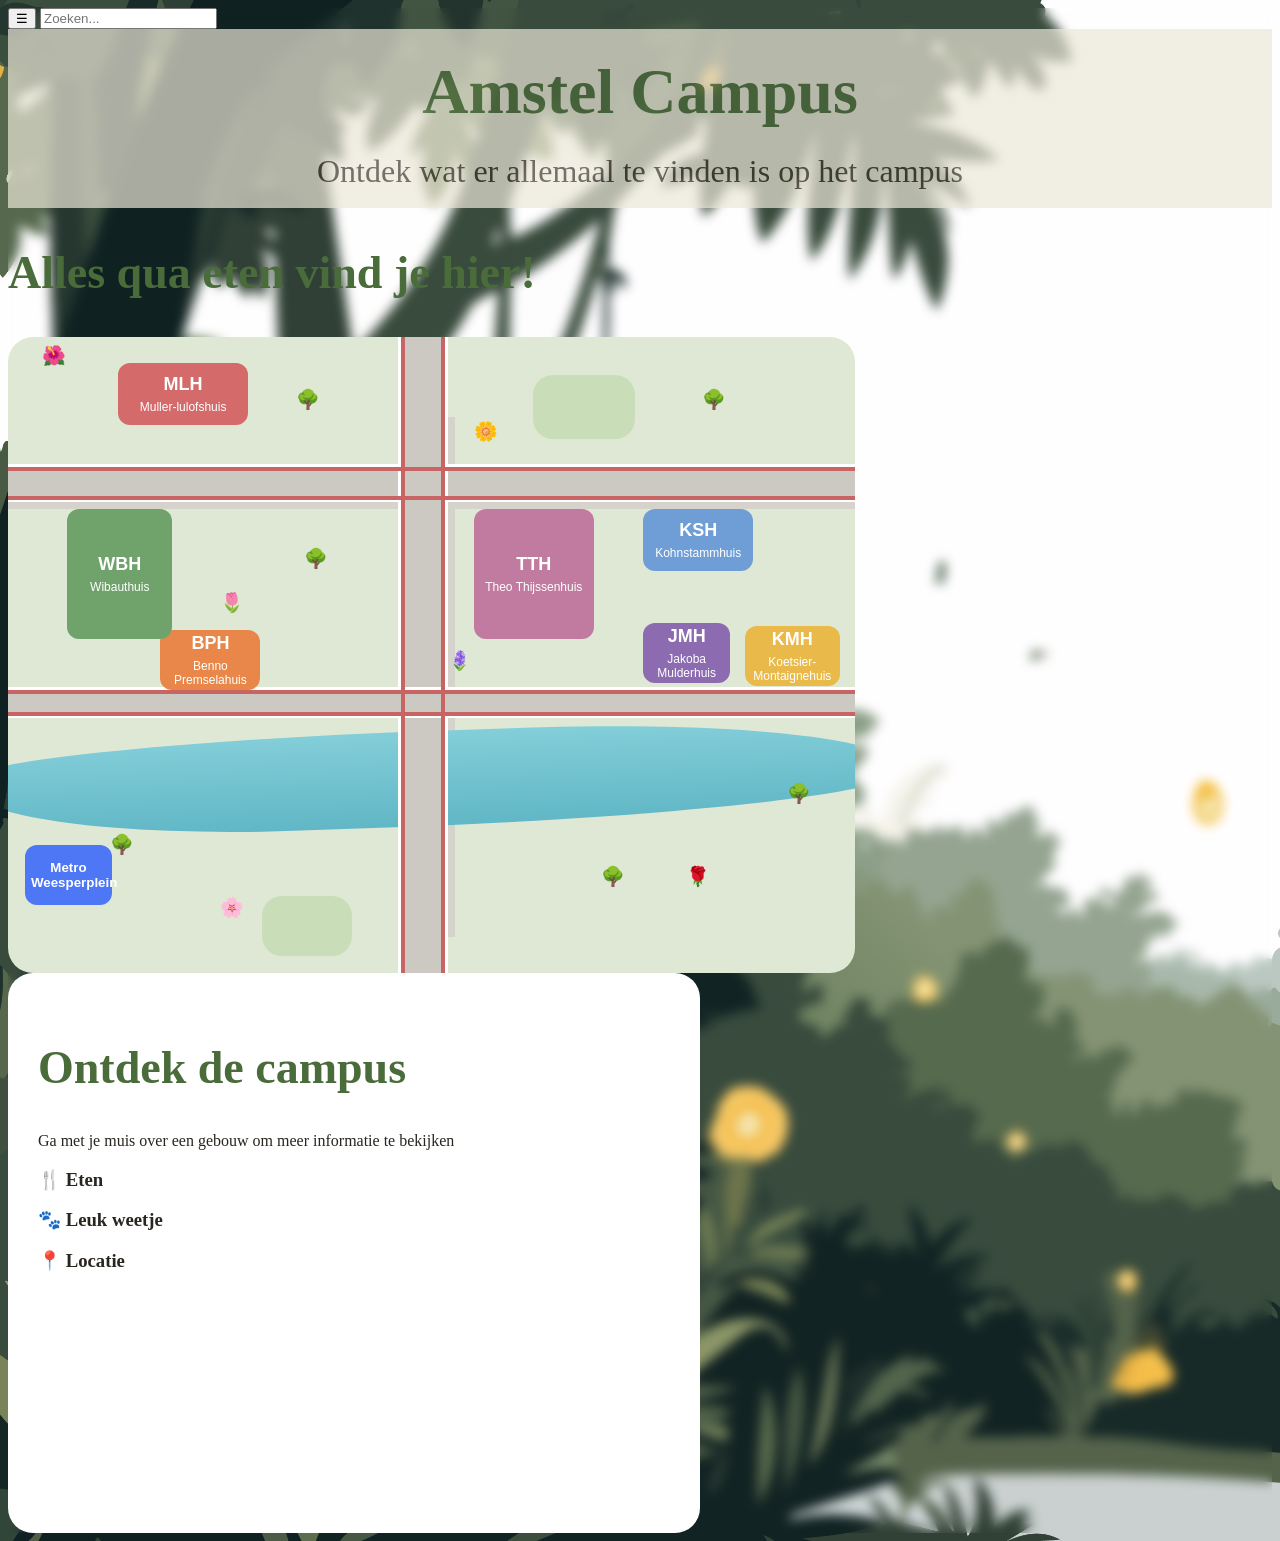
==== commit 5e83a9ee: "Merge branch 'main' of https://github.com/Queeny2003/your-tribe-squad-page" ====
--- a/assets/Campus.html
+++ b/assets/Campus.html
@@ -19,7 +19,7 @@
 
 <section class="intro">
     <h1>Amstel Campus</h1>
-    <p>Ontdek wat er allemaal te vinden is op het campus</p>
+    <p class="intro-tekst">Ontdek wat er allemaal te vinden is op het campus</p>
 </section>
 
 <section class="eten">
@@ -34,13 +34,19 @@
                 <div class="weg-lijn"></div>
             </div>
             
-            <div class="weg dwarsweg-boven"></div>
-            <div class="weg hoofdweg"></div>
-            <div class="weg kadeweg"></div>
+                <div class="weg-horizontaal"></div>
+                <div class="weg-verticaal"></div>
+                <div class="weg weg-1">
+                    <div class="weg-lijn"></div>
+                </div>
+                
+                <div class="weg dwarsweg-boven"></div>
+                <div class="weg hoofdweg"></div>
+                <div class="weg kadeweg"></div>
 
-            <div class="weg weg-2"></div>
-            <div class="weg weg-3"></div>
-            <div class="weg weg-4"></div>
+                <div class="weg weg-2"></div>
+                <div class="weg weg-3"></div>
+                <div class="weg weg-4"></div>
 
             <div class="fietspad fietspad-1"></div>
             <div class="fietspad fietspad-2"></div>
@@ -61,42 +67,42 @@
             <span class="bloem bloem-6">🌷</span>
             
 
-            <span class="boom boom-1">🌳</span>
-            <span class="boom boom-2">🌳</span>
-            <span class="boom boom-3">🌳</span>
-            <span class="boom boom-4">🌳</span>
-            <span class="boom boom-5">🌳</span>
-            <span class="boom boom-6">🌳</span>
+                <span class="boom boom-1">🌳</span>
+                <span class="boom boom-2">🌳</span>
+                <span class="boom boom-3">🌳</span>
+                <span class="boom boom-4">🌳</span>
+                <span class="boom boom-5">🌳</span>
+                <span class="boom boom-6">🌳</span>
 
-            <button class="gebouw bph" data-building="bph">
-                <strong>BPH</strong>
-                <span>Benno Premselahuis</span>
-            </button>
+                <button class="gebouw bph" data-building="bph">
+                    <strong>BPH</strong>
+                    <span>Benno Premselahuis</span>
+                </button>
 
-            <button class="gebouw kmh" data-building="kmh">
-                <strong>KMH</strong>
-                <span>Koetsier-Montaignehuis</span>
-            </button>
+                <button class="gebouw kmh" data-building="kmh">
+                    <strong>KMH</strong>
+                    <span>Koetsier-Montaignehuis</span>
+                </button>
 
-            <button class="gebouw wbh" data-building="wbh">
-                <strong>WBH</strong>
-                <span>Wibauthuis</span>
-            </button>
+                <button class="gebouw wbh" data-building="wbh">
+                    <strong>WBH</strong>
+                    <span>Wibauthuis</span>
+                </button>
 
-            <button class="gebouw ksh" data-building="ksh">
-                <strong>KSH</strong>
-                <span>Kohnstammhuis</span>
-            </button>
+                <button class="gebouw ksh" data-building="ksh">
+                    <strong>KSH</strong>
+                    <span>Kohnstammhuis</span>
+                </button>
 
-            <button class="gebouw tth" data-building="tth">
-                <strong>TTH</strong>
-                <span>Theo Thijssenhuis</span>
-            </button>
+                <button class="gebouw tth" data-building="tth">
+                    <strong>TTH</strong>
+                    <span>Theo Thijssenhuis</span>
+                </button>
 
-            <button class="gebouw mlh" data-building="mlh">
-                <strong>MLH</strong>
-                <span>Muller-lulofshuis</span>
-            </button>
+                <button class="gebouw mlh" data-building="mlh">
+                    <strong>MLH</strong>
+                    <span>Muller-lulofshuis</span>
+                </button>
 
             <button class="gebouw jmh" data-building="jmh">
                 <strong>JMH</strong>
--- a/styles/Campus.css
+++ b/styles/Campus.css
@@ -1,11 +1,60 @@
 body { 
+    font-family: 'Maven pro';
 
     background-image: url("../assets/greensquadpage.png"); 
     background-size: cover;
     backdrop-filter: blur(6px);
     
-    color: #c8b098;
-}
+    
+    color: #3d342b;
+}
+
+
+
+.intro {
+
+    padding: 10px;
+    
+    background: #ece7d8;
+    opacity: 70%;
+    margin: 0px;
+
+    display: flex;
+    flex-direction: column;
+    align-items: center;
+
+
+}
+
+.intro-tekst {
+    margin-block-start: 0.25em;
+    margin-block-end: 0.25em;
+
+
+    display: flex;
+
+    font-size: 32px;
+    border: none;
+}
+
+h1 {
+
+    margin-block-start: 0.25em;
+    margin-block-end: 0.25em;
+
+    display: flex;
+
+    font-size: 64px;
+    color: #4a6b3a;
+    border: none;
+
+}
+
+h2 {
+    font-size: 46px;
+    color: #4a6b3a;
+}
+
 
 .eten-inhoud {
     display: flex;
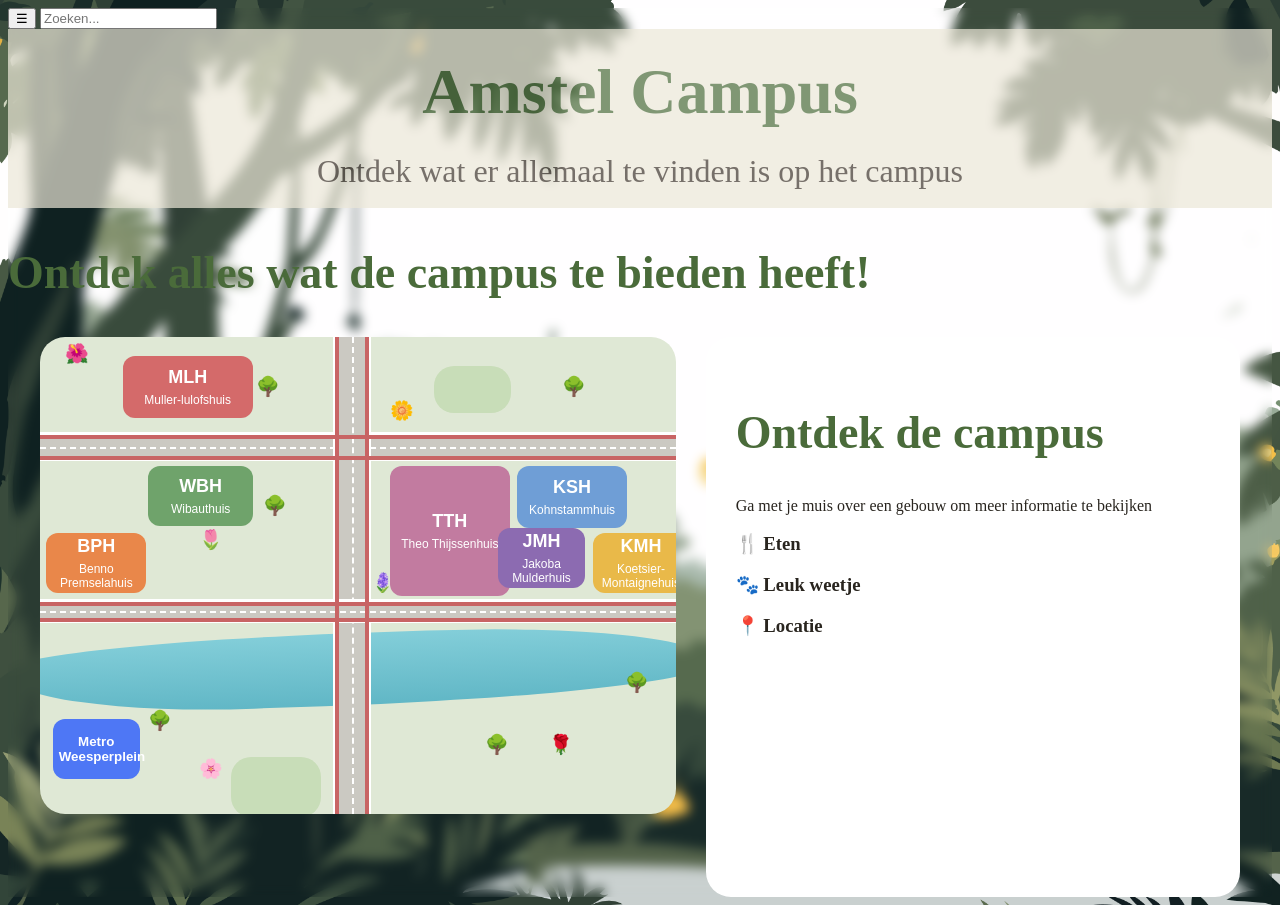
==== commit ad6985f6: "aanpassing plattegrond het informatie vlak en plattegrond staan nasst elkaar." ====
--- a/assets/Campus.html
+++ b/assets/Campus.html
@@ -23,9 +23,9 @@
 </section>
 
 <section class="eten">
-    <h2>Alles qua eten vind je hier!</h2>
+    <h2>Ontdek alles wat de campus te bieden heeft!</h2>
 
-    <div class="eten-inhoud"></div>
+    <div class="eten-inhoud">
 
     <div class="plattegrond">
         <div class="water"></div>    
@@ -34,8 +34,6 @@
                 <div class="weg-lijn"></div>
             </div>
             
-                <div class="weg-horizontaal"></div>
-                <div class="weg-verticaal"></div>
                 <div class="weg weg-1">
                     <div class="weg-lijn"></div>
                 </div>
--- a/styles/Campus.css
+++ b/styles/Campus.css
@@ -9,6 +9,13 @@
     color: #3d342b;
 }
 
+@media (max-width: 700px){
+    .eten-inhoud{
+        flex-direction: column;
+    }
+    .plattegrond, .informatie {width: 100%;
+    }
+}
 
 
 .intro {
@@ -69,19 +76,30 @@
 }
 
 .plattegrond { 
+    container-type: inline-size;
     position: relative;
 
     width: 67%;  
     aspect-ratio: 4 / 3; /*zorgt dat alles op zn plek blijft zitten ongeacht schermgrootte*/
 
     background-color: #dfe8d5;
-    
+
     border-radius: 25px;
     overflow: hidden;
-}
-
-
+
+}
+
+.gebouw {
+    width: 8cqw;
+    height: 5cqw;
+    border-radius: 1cqw;
+}
+    
+.gebouw strong { font-size: 1.6cqw;}
+.gebouw span { font-size: 1cqw;}
+.fietspad-1, .hoofdweg::after {border-width: 0.3cqw;}
 .informatie { 
+    
     width: 35%;
     background-color: white;
     padding: 30px;
@@ -118,15 +136,15 @@
 }
 
 .bph {
-    top: 46%;
-    left: 18%;
+    top: 41%;
+    left: 1%;
     width: 100px;
     height: 60px;
     background-color: #e9874a;
 }
 
 .kmh {
-    top: 45.5%;
+    top: 41%;
     left: 87%;
     width: 95px;
     height: 60px;
@@ -135,8 +153,8 @@
 
 .wbh { 
     top: 27%;
-    left: 7%;
-    height: 130px;
+    left: 17%;
+    height: 60px;
     background-color: #6fa36b;
 }
 
@@ -163,8 +181,8 @@
 }
 
 .jmh {
-    left: 75%;
-    top: 45%;
+    left: 72%;
+    top: 40%;
     width: 87px;
     height: 60px;
     background-color: #8c6bb1;
@@ -184,7 +202,6 @@
 
     z-index: 6;
 }
-
 
 .metro-station-weesperplein {
     left: 2%;
@@ -195,8 +212,6 @@
 
 }
 
-
-
 .gebouw:hover { 
     transform: scale(1.08);
     z-index: 10;
@@ -217,7 +232,6 @@
     z-index: 1;
 }
 
-
 .gras-1 {
     left: 62%;
     top: 6%;
@@ -262,7 +276,7 @@
 }
 
 .boom-5 {
-    left: 12%;
+    left: 17%;
     top: 78%;
 }
 
@@ -411,12 +425,23 @@
     z-index: 2;
 }
 
-.weg-lijn { 
+.dwarsweg-boven::after,
+.kadeweg::after {
+    content: "";
     position: absolute;
     top: 50%;
     left: 0;
     width: 100%;
     border-top: 2px dashed white;
+}
+
+.hoofdweg::after {
+    content: "";
+    position: absolute;
+    top: 0;
+    left: 50%;
+    height: 100%;
+    border-left: 2px dashed white;
 }
 
 .fietspad {
@@ -480,3 +505,21 @@
     height: 4px;
     background-color: #c86464;
 }
+
+.fietspad-kade-links {
+    position: absolute;
+    left: 0;
+    width: 46%;      /* stopt precies waar de hoofdweg begint */
+    top: 58.93%;
+    height: 4px;
+    background-color: #c86464;
+}
+
+.fietspad-kade-rechts {
+    position: absolute;
+    left: 52%;        /* begint precies waar de hoofdweg eindigt (46% + 6%) */
+    width: 48%;
+    top: 58.93%;
+    height: 4px;
+    background-color: #c86464;
+}
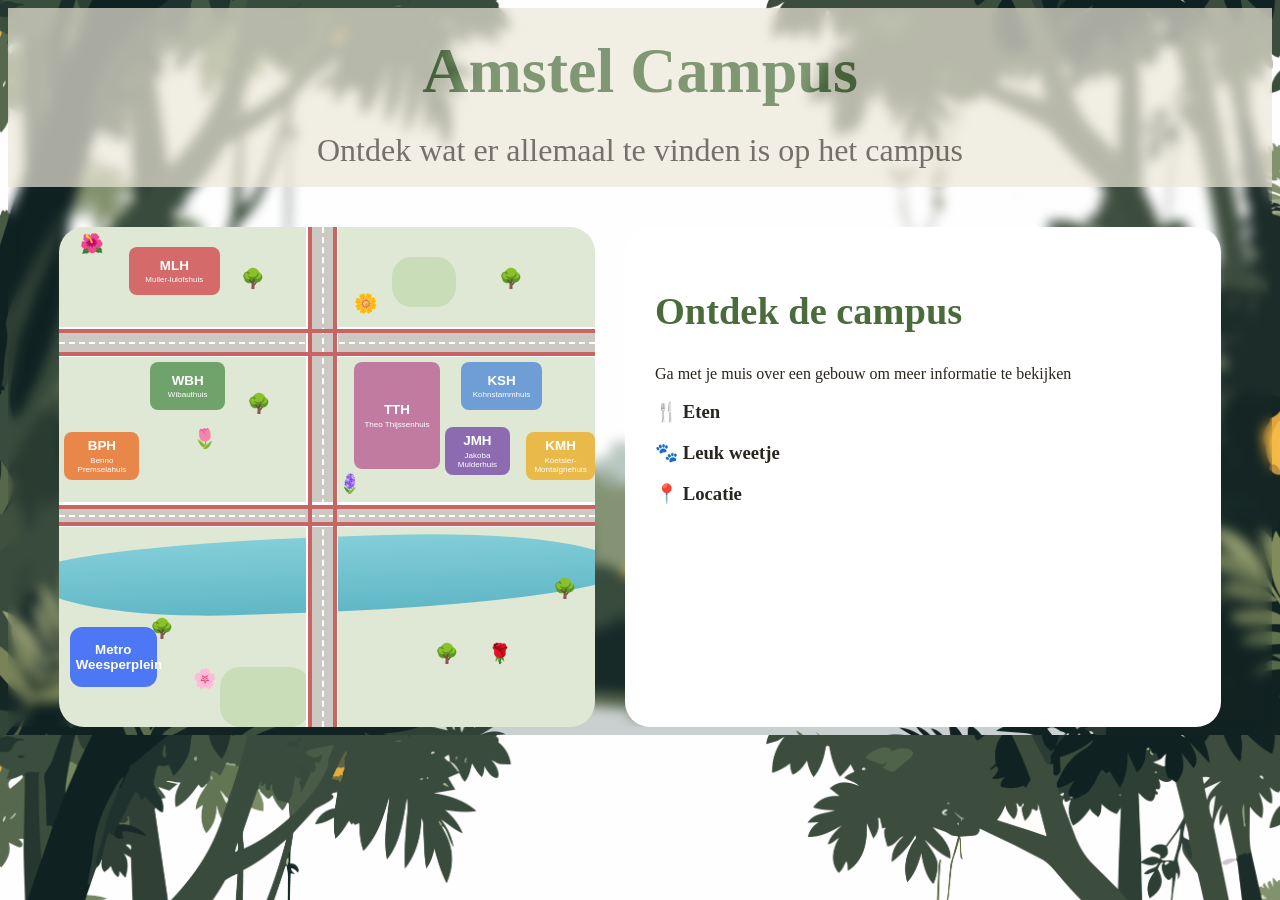
==== commit b44b0d5a: "update campus ik heb een dubbele tekst aan de bovenkant weggehaald, ruimte tussen de banner en platt" ====
--- a/assets/Campus.html
+++ b/assets/Campus.html
@@ -10,20 +10,12 @@
 
 <body>
 
-<header class="bovenkant">
-
-    <button class="menu-knop">☰</button>
-    <input type="text" placeholder="Zoeken...">
-  
-</header>
-
 <section class="intro">
     <h1>Amstel Campus</h1>
     <p class="intro-tekst">Ontdek wat er allemaal te vinden is op het campus</p>
 </section>
 
 <section class="eten">
-    <h2>Ontdek alles wat de campus te bieden heeft!</h2>
 
     <div class="eten-inhoud">
 
--- a/styles/Campus.css
+++ b/styles/Campus.css
@@ -9,9 +9,11 @@
     color: #3d342b;
 }
 
-@media (max-width: 700px){
+@media (max-width: 800px){
     .eten-inhoud{
         flex-direction: column;
+        width: 94%;
+        gap: 20px;
     }
     .plattegrond, .informatie {width: 100%;
     }
@@ -58,17 +60,21 @@
 }
 
 h2 {
-    font-size: 46px;
+    font-size: clamp(24px, 3vw, 46px);
     color: #4a6b3a;
 }
 
+
+.eten {
+    padding-top: 40px
+}
 
 .eten-inhoud {
     display: flex;
     gap: 30px;
-    align-items: flex-start;
-
-    width: 95%;
+    align-items: stretch;
+
+    width: 92%;
     max-width: 1400px;
 
     margin: 0 auto;
@@ -79,43 +85,42 @@
     container-type: inline-size;
     position: relative;
 
-    width: 67%;  
-    aspect-ratio: 4 / 3; /*zorgt dat alles op zn plek blijft zitten ongeacht schermgrootte*/
-
+    flex: 1;
+    width: 50%;
+    aspect-ratio: 4 / 3;  
+    
     background-color: #dfe8d5;
 
     border-radius: 25px;
     overflow: hidden;
 
-}
-
-.gebouw {
-    width: 8cqw;
-    height: 5cqw;
-    border-radius: 1cqw;
 }
     
 .gebouw strong { font-size: 1.6cqw;}
 .gebouw span { font-size: 1cqw;}
 .fietspad-1, .hoofdweg::after {border-width: 0.3cqw;}
+
 .informatie { 
     
-    width: 35%;
+    flex: 1;
+    width: 50%;
     background-color: white;
-    padding: 30px;
+    padding: clamo(15px 2vw, 30px);
     border-radius: 25px;
-    min-width: 400px;
 
     color: #29251f;
+
+    min-width: 0;
+    box-sizing: border-box;
 }
 
 .gebouw { 
     position: absolute;
-    width: 105px;
-    height: 62px;
+    width: 14cqw;
+    height: 9cqw;
 
     border: none;
-    border-radius: 12px;
+    border-radius: 1.5cqw;
 
     color: white;
     cursor: pointer;
@@ -126,65 +131,68 @@
 
 .gebouw strong {
     display: block;
-    font-size: 18px;
+    font-size: 2.5cqw;
 }
 
 .gebouw span {
     display: block;
-    font-size: 12px;
-    margin-top: 5px;
+    font-size: 1.5cqw;
+    margin-top: 0.5cqw;
 }
 
 .bph {
     top: 41%;
     left: 1%;
-    width: 100px;
-    height: 60px;
+    width: 14cqw;
+    height: 9cqw;
     background-color: #e9874a;
 }
 
 .kmh {
     top: 41%;
     left: 87%;
-    width: 95px;
-    height: 60px;
+    width: 13cqw;
+    height: 9cqw;
     background-color: #e9b949;
 }
 
 .wbh { 
     top: 27%;
     left: 17%;
-    height: 60px;
+    width: 14cqw;
+    height: 9cqw;
     background-color: #6fa36b;
 }
 
 .tth {
     left: 55%;
     top: 27%;
-    width: 120px;
-    height: 130px;
+    width: 16cqw;
+    height: 20cqw;
     background-color: #c27ba0;
 }
 
 .ksh {
     left: 75%;
     top: 27%;
-    width: 110px;
+    width: 15cqw;
+    height: 9cqw;
     background-color: #6f9ed6;
 }
 
 .mlh {
     left: 13%;
     top: 4%;
-    width: 130px;
+    width: 17cqw;
+    height: 9cqw;
     background-color: #d46a6a; 
 }
 
 .jmh {
     left: 72%;
     top: 40%;
-    width: 87px;
-    height: 60px;
+    width: 12cqw;
+    height: 9cqw;
     background-color: #8c6bb1;
 }
 
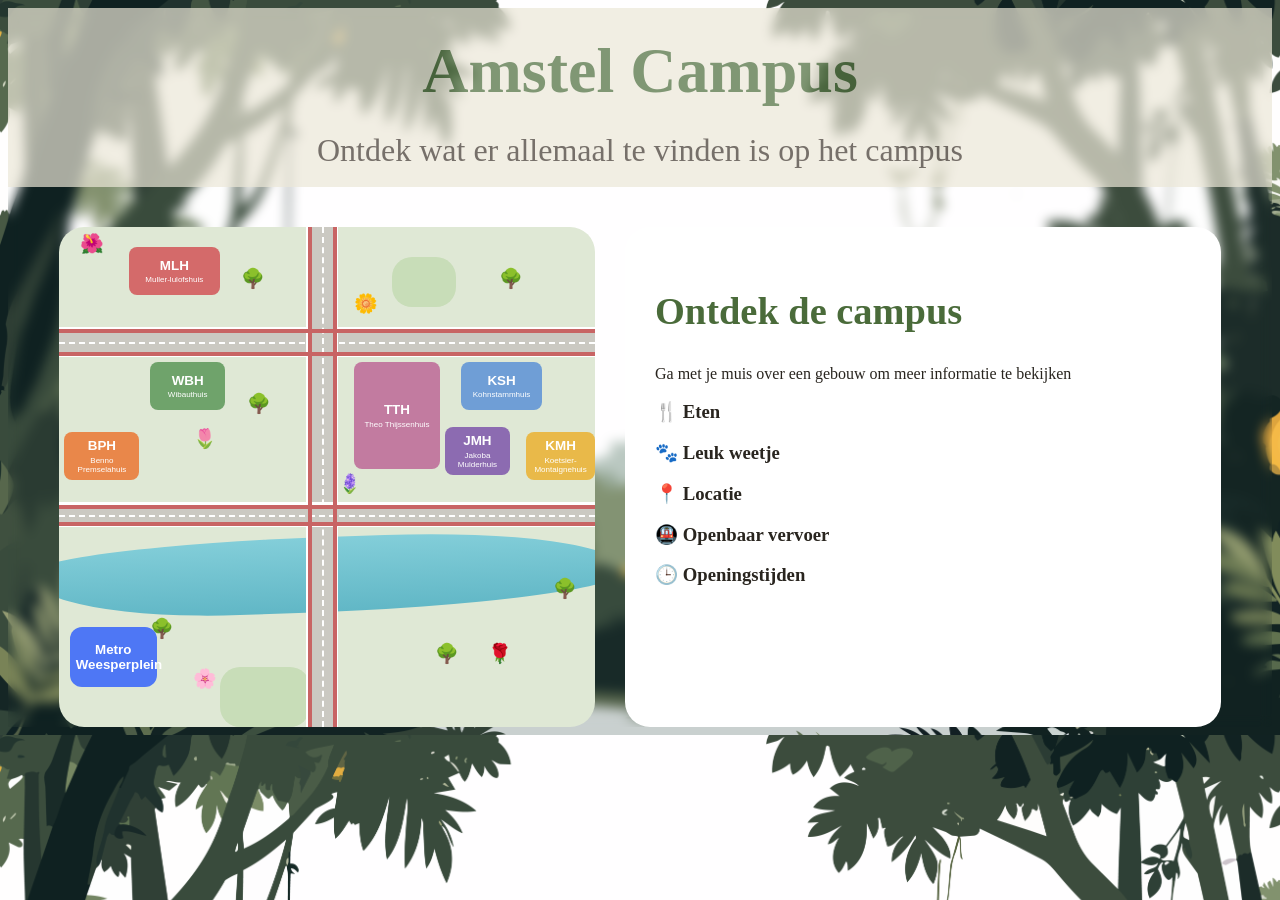
==== commit 260df802: "toevoeging aan info vlak" ====
--- a/assets/Campus.html
+++ b/assets/Campus.html
@@ -117,6 +117,8 @@
         <h3>🍴 Eten</h3>
         <h3>🐾 Leuk weetje</h3>
         <h3>📍 Locatie</h3>
+        <h3>🚇 Openbaar vervoer</h3>
+        <h3>🕒 Openingstijden</h3>
 
     </div>
     
